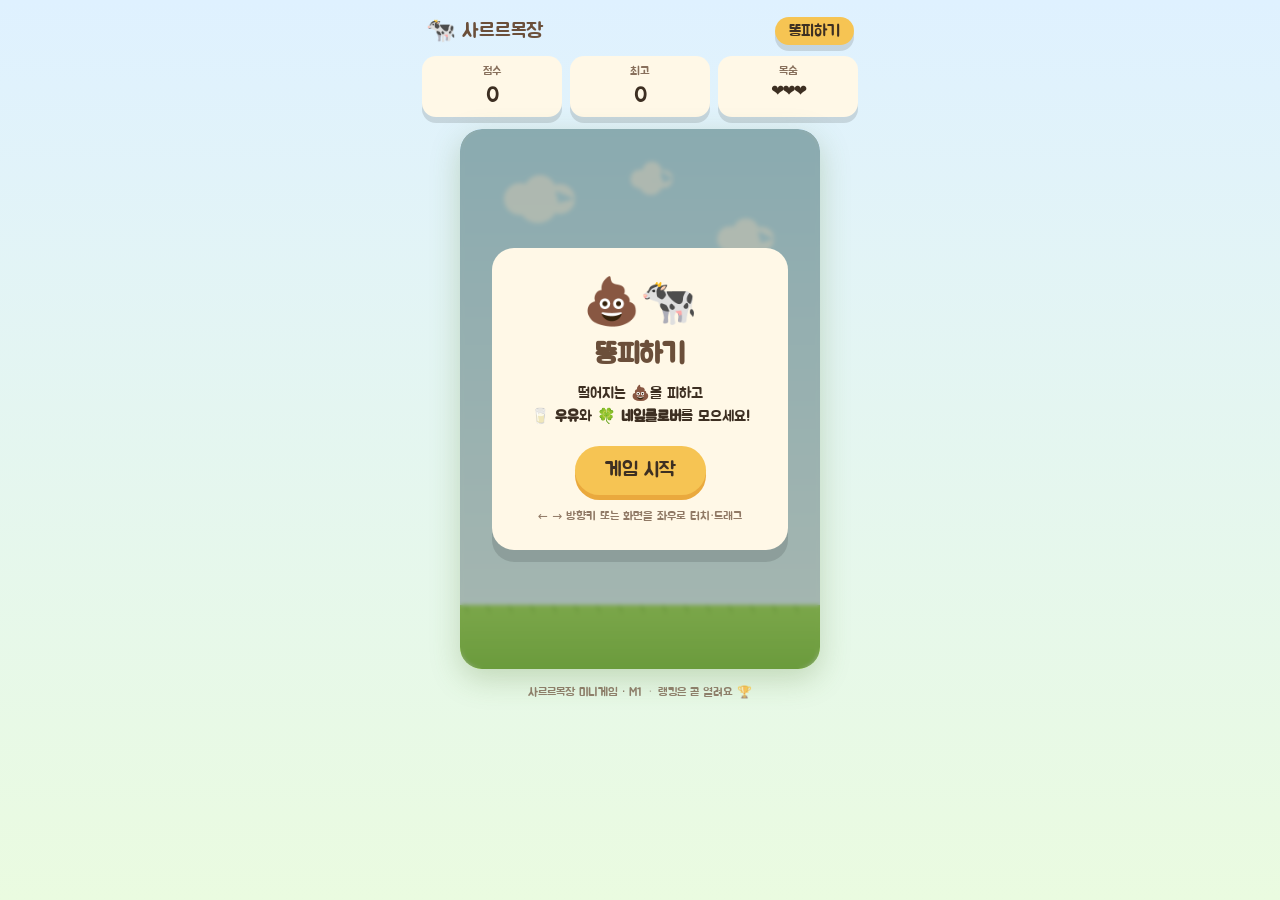
==== versions/v1-mvp/index.html @ 5b01b9d4 "버전 폴더링: 역대 버전 스냅샷을 versions/ 로 배포(대시보드 버전 이력용) 각 마일스톤 커밋 트리를 독립 플레이 가능한 서브폴더로 추출: - v1-mvp(M1 MVP) ·" ====
<!DOCTYPE html>
<html lang="ko">
<head>
  <meta charset="UTF-8" />
  <meta name="viewport" content="width=device-width, initial-scale=1.0, maximum-scale=1.0, user-scalable=no" />
  <meta name="theme-color" content="#f6c453" />
  <title>사르르목장 · 똥피하기</title>
  <meta name="description" content="사르르목장 미니게임 — 떨어지는 똥을 피하고 우유를 모으세요!" />
  <link rel="preconnect" href="https://fonts.gstatic.com" crossorigin />
  <link href="https://fonts.googleapis.com/css2?family=Jua&display=swap" rel="stylesheet" />
  <link rel="stylesheet" href="./css/style.css" />
</head>
<body>
  <div id="app">
    <header class="topbar">
      <div class="brand">
        <span class="brand-emoji">🐄</span>
        <span class="brand-text">사르르목장</span>
      </div>
      <div class="game-title">똥피하기</div>
    </header>

    <main class="stage-wrap">
      <div class="hud">
        <div class="hud-item">
          <span class="hud-label">점수</span>
          <span id="score" class="hud-value">0</span>
        </div>
        <div class="hud-item">
          <span class="hud-label">최고</span>
          <span id="best" class="hud-value">0</span>
        </div>
        <div class="hud-item lives">
          <span class="hud-label">목숨</span>
          <span id="lives" class="hud-value">❤️❤️❤️</span>
        </div>
      </div>

      <div class="canvas-frame">
        <canvas id="game" width="360" height="540"></canvas>

        <!-- 시작 화면 -->
        <div id="overlay-start" class="overlay">
          <div class="card">
            <div class="big-emoji">💩🐄</div>
            <h1>똥피하기</h1>
            <p class="lead">떨어지는 <b>💩</b>을 피하고<br /><b>🥛 우유</b>와 <b>🍀 네잎클로버</b>를 모으세요!</p>
            <button id="btn-start" class="btn btn-primary">게임 시작</button>
            <p class="hint">← → 방향키 또는 화면을 좌우로 터치·드래그</p>
          </div>
        </div>

        <!-- 게임오버 화면 -->
        <div id="overlay-over" class="overlay hidden">
          <div class="card">
            <div class="big-emoji" id="over-emoji">🐄💫</div>
            <h1>게임 오버</h1>
            <p class="score-line">점수 <b id="final-score">0</b></p>
            <p class="best-line" id="best-line"></p>
            <button id="btn-retry" class="btn btn-primary">다시 도전</button>
          </div>
        </div>
      </div>

      <div class="controls">
        <button id="btn-left" class="pad" aria-label="왼쪽">◀</button>
        <button id="btn-right" class="pad" aria-label="오른쪽">▶</button>
      </div>
    </main>

    <footer class="footer">
      <span>사르르목장 미니게임 · M1</span>
      <span class="dot">·</span>
      <span>랭킹은 곧 열려요 🏆</span>
    </footer>
  </div>

  <script src="./js/game.js"></script>
</body>
</html>
---- versions/v1-mvp/css/style.css ----
:root {
  --farm-sky: #cdeaffff;
  --farm-grass: #a8e063;
  --farm-grass-2: #8fce4e;
  --cream: #fff8e7;
  --butter: #f6c453;
  --butter-deep: #eaa93d;
  --brown: #6b4f3a;
  --ink: #3d2f22;
  --danger: #e4572e;
  --shadow: 0 6px 0 rgba(0, 0, 0, 0.12);
}

* { box-sizing: border-box; -webkit-tap-highlight-color: transparent; }

html, body {
  margin: 0;
  height: 100%;
  font-family: 'Jua', system-ui, -apple-system, 'Apple SD Gothic Neo', sans-serif;
  color: var(--ink);
  background: linear-gradient(180deg, #dff1ff 0%, #eafbe0 100%);
  overscroll-behavior: none;
}

#app {
  min-height: 100%;
  display: flex;
  flex-direction: column;
  align-items: center;
  padding: 10px 12px 16px;
  max-width: 460px;
  margin: 0 auto;
}

/* ---- Topbar ---- */
.topbar {
  width: 100%;
  display: flex;
  align-items: center;
  justify-content: space-between;
  padding: 6px 4px 10px;
}
.brand { display: flex; align-items: center; gap: 6px; font-size: 20px; }
.brand-emoji { font-size: 24px; }
.brand-text { color: var(--brown); }
.game-title {
  background: var(--butter);
  color: var(--ink);
  padding: 4px 14px;
  border-radius: 999px;
  font-size: 16px;
  box-shadow: var(--shadow);
}

/* ---- Stage ---- */
.stage-wrap { width: 100%; display: flex; flex-direction: column; align-items: center; gap: 12px; }

.hud {
  width: 100%;
  display: flex;
  gap: 8px;
}
.hud-item {
  flex: 1;
  background: var(--cream);
  border-radius: 14px;
  padding: 8px 6px;
  text-align: center;
  box-shadow: var(--shadow);
}
.hud-label { display: block; font-size: 12px; color: var(--brown); opacity: 0.8; }
.hud-value { display: block; font-size: 22px; margin-top: 2px; }
.hud-item.lives .hud-value { font-size: 16px; letter-spacing: -2px; }

/* ---- Canvas ---- */
.canvas-frame {
  position: relative;
  width: 100%;
  max-width: 360px;
  aspect-ratio: 360 / 540;
  border-radius: 22px;
  overflow: hidden;
  box-shadow: 0 10px 30px rgba(80, 120, 40, 0.25), inset 0 0 0 4px #fff;
}
#game {
  display: block;
  width: 100%;
  height: 100%;
  touch-action: none;
}

/* ---- Overlays ---- */
.overlay {
  position: absolute;
  inset: 0;
  display: flex;
  align-items: center;
  justify-content: center;
  background: rgba(40, 60, 30, 0.35);
  backdrop-filter: blur(2px);
  transition: opacity 0.2s ease;
}
.overlay.hidden { opacity: 0; pointer-events: none; }
.card {
  background: var(--cream);
  border-radius: 22px;
  padding: 26px 22px;
  width: 82%;
  text-align: center;
  box-shadow: 0 12px 0 rgba(0,0,0,0.12);
  animation: pop 0.25s ease;
}
@keyframes pop { from { transform: scale(0.85); opacity: 0; } to { transform: scale(1); opacity: 1; } }
.big-emoji { font-size: 46px; margin-bottom: 6px; }
.card h1 { margin: 4px 0 10px; font-size: 28px; color: var(--brown); }
.lead { font-size: 15px; line-height: 1.5; margin: 0 0 18px; }
.hint { font-size: 12px; color: var(--brown); opacity: 0.75; margin: 14px 0 0; }
.score-line { font-size: 18px; margin: 2px 0; }
.score-line b { font-size: 30px; color: var(--danger); }
.best-line { font-size: 14px; color: var(--butter-deep); min-height: 18px; margin: 4px 0 16px; }

/* ---- Buttons ---- */
.btn {
  font-family: inherit;
  border: none;
  cursor: pointer;
  border-radius: 999px;
  font-size: 20px;
  padding: 12px 30px;
  transition: transform 0.08s ease;
}
.btn:active { transform: translateY(3px); }
.btn-primary {
  background: var(--butter);
  color: var(--ink);
  box-shadow: 0 5px 0 var(--butter-deep);
}

/* ---- Touch pad ---- */
.controls {
  width: 100%;
  max-width: 360px;
  display: flex;
  gap: 12px;
}
.pad {
  flex: 1;
  font-family: inherit;
  font-size: 30px;
  color: var(--brown);
  background: var(--cream);
  border: none;
  border-radius: 18px;
  padding: 14px 0;
  box-shadow: var(--shadow);
  cursor: pointer;
  user-select: none;
}
.pad:active { transform: translateY(3px); box-shadow: 0 3px 0 rgba(0,0,0,0.12); background: #fff3d6; }

/* ---- Footer ---- */
.footer {
  margin-top: 16px;
  font-size: 12px;
  color: var(--brown);
  opacity: 0.7;
  display: flex;
  gap: 6px;
}
.footer .dot { opacity: 0.5; }

/* 데스크톱에서는 터치패드 숨김(키보드 사용) */
@media (hover: hover) and (pointer: fine) {
  .controls { display: none; }
}
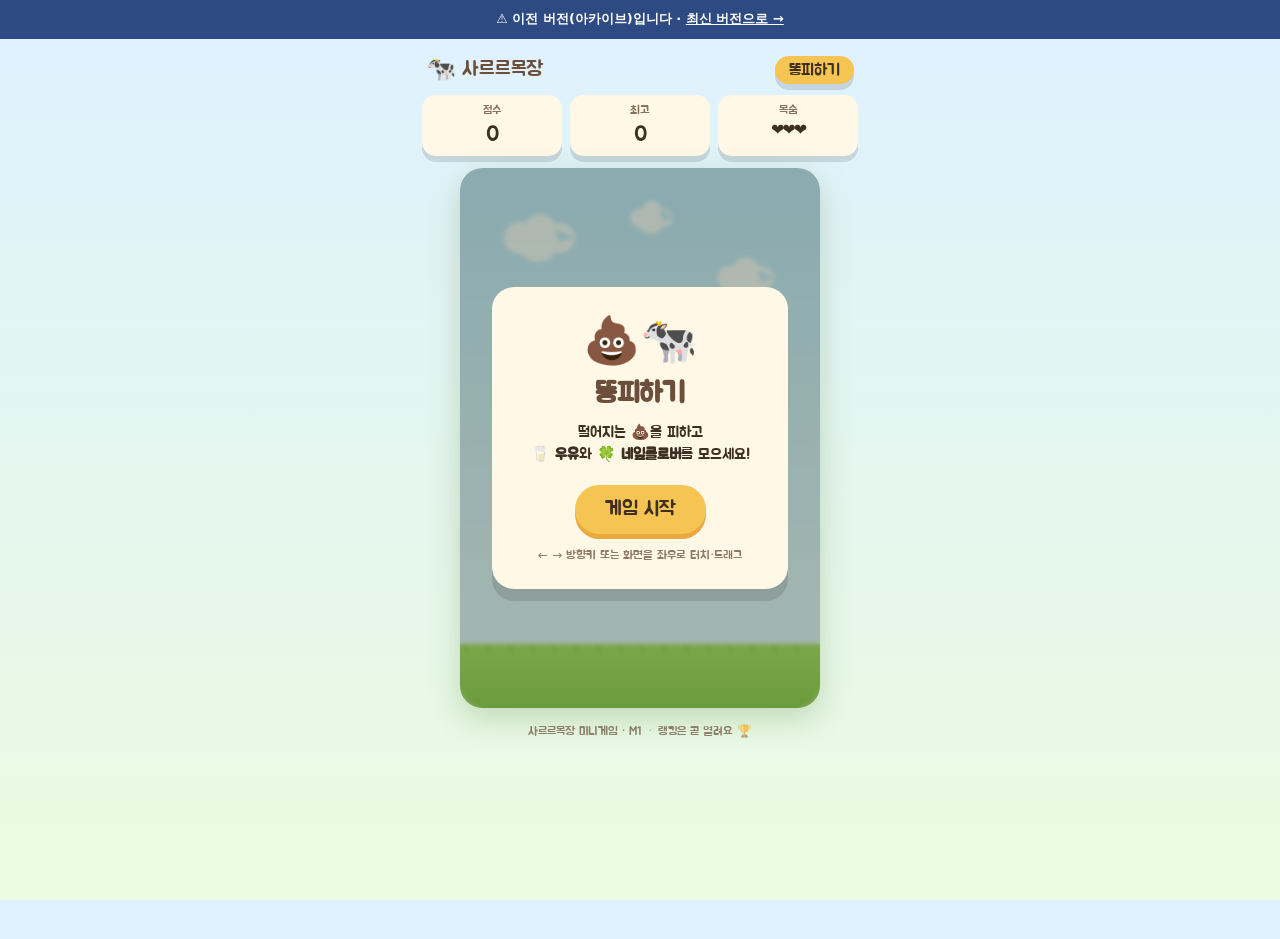
==== commit 32ec15d2: "게임 개선 6건 — 히트박스·난이도·광고노출·리사이즈·정보위치·구버전 안내 1. 히트박스 정밀화: 똥(죽음)은 실제 덩어리에 닿을 때만(여백 관대함 제거).    우유·아이스크림(" ====
--- a/versions/v1-mvp/index.html
+++ b/versions/v1-mvp/index.html
@@ -11,6 +11,7 @@
   <link rel="stylesheet" href="./css/style.css" />
 </head>
 <body>
+<div class="oldver-banner" style="background:#2D4B82;color:#fff;font-family:system-ui,-apple-system,sans-serif;font-size:13px;font-weight:700;text-align:center;padding:10px 12px;line-height:1.45">⚠ 이전 버전(아카이브)입니다 · <a href="../../" style="color:#fff;text-decoration:underline;font-weight:800">최신 버전으로 →</a></div>
   <div id="app">
     <header class="topbar">
       <div class="brand">
